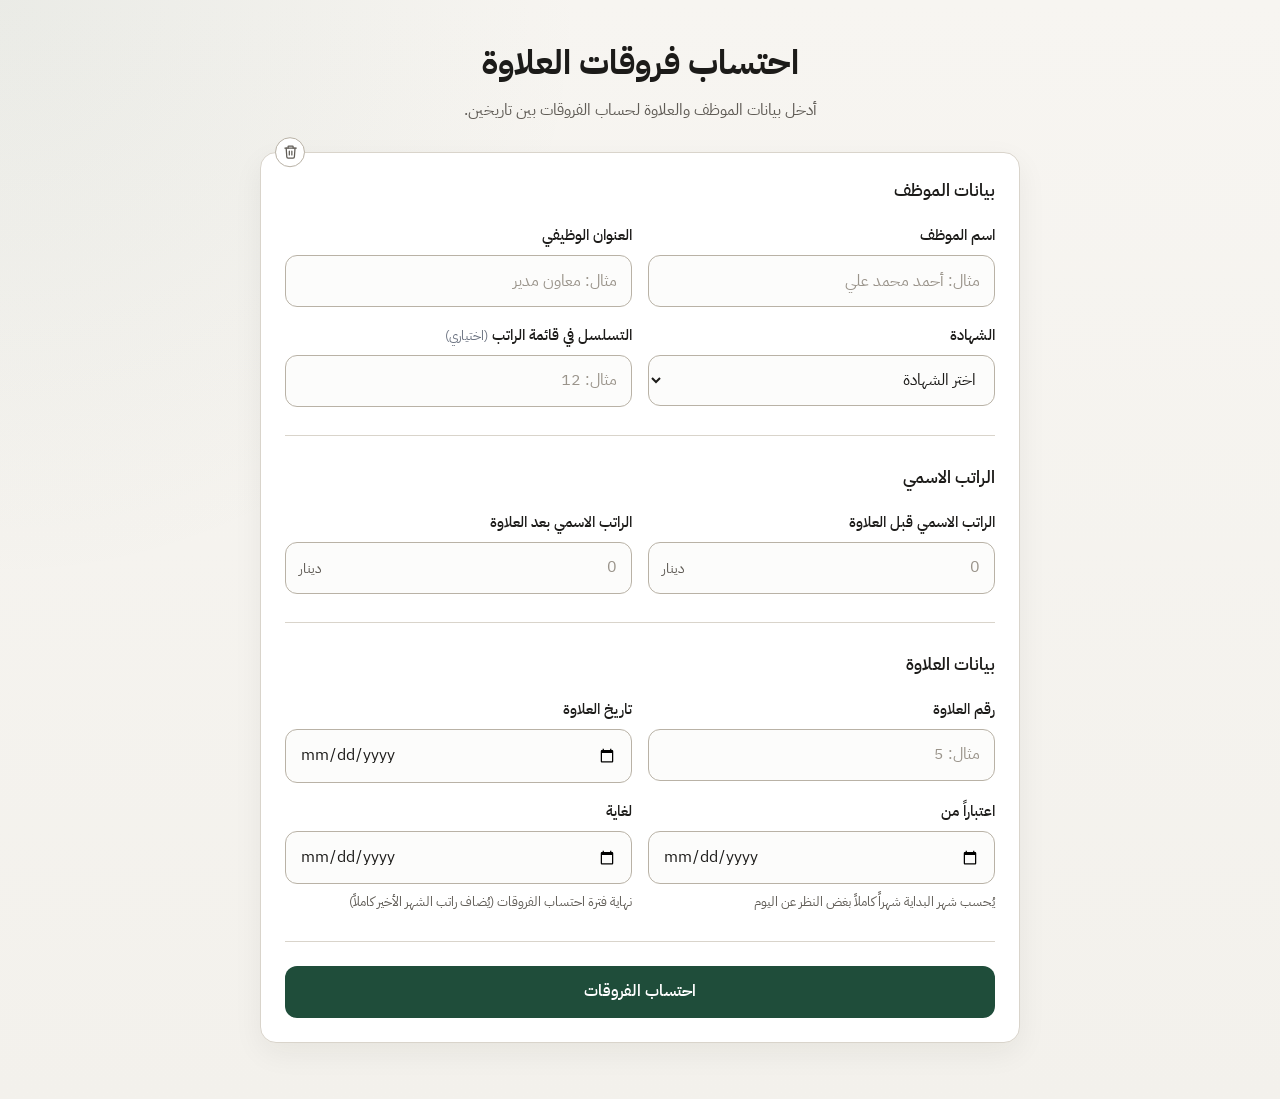
==== index.html @ c0dc9161 "Implement initial project structure with HTML, CSS, and JavaScript for allowance calculation. Added " ====
<!DOCTYPE html>
<html lang="ar" dir="rtl">
  <head>
    <meta charset="UTF-8" />
    <meta name="viewport" content="width=device-width, initial-scale=1.0" />
    <title>احتساب فروقات العلاوات</title>
    <link rel="stylesheet" href="fonts.css" />
    <link rel="stylesheet" href="styles.css" />
  </head>
  <body>
    <div class="page">
      <header class="header">
        <h1>احتساب فروقات العلاوة</h1>
        <p class="subtitle">
          أدخل بيانات الموظف والعلاوة لحساب الفروقات بين تاريخين.
        </p>
      </header>

      <main>
        <form id="allowance-form" class="form" novalidate>
          <div class="clear-fab-wrap">
            <button type="reset" class="clear-fab" aria-label="تفريغ الحقول" aria-describedby="clear-fab-tooltip">
              <svg viewBox="0 0 24 24" aria-hidden="true" focusable="false">
                <path d="M3 6h18" fill="none" stroke="currentColor" stroke-width="2" stroke-linecap="round" />
                <path d="M8 6V4a1 1 0 0 1 1-1h6a1 1 0 0 1 1 1v2" fill="none" stroke="currentColor" stroke-width="2" stroke-linecap="round" stroke-linejoin="round" />
                <path d="M19 6l-1 14a2 2 0 0 1-2 2H8a2 2 0 0 1-2-2L5 6" fill="none" stroke="currentColor" stroke-width="2" stroke-linecap="round" stroke-linejoin="round" />
                <path d="M10 11v6M14 11v6" fill="none" stroke="currentColor" stroke-width="2" stroke-linecap="round" />
              </svg>
            </button>
            <span id="clear-fab-tooltip" class="clear-fab-tooltip" role="tooltip">تفريغ الحقول</span>
          </div>
          <section class="section" aria-labelledby="employee-heading">
            <h2 id="employee-heading">بيانات الموظف</h2>

            <div class="grid">
            <div class="field">
              <label for="employee-name">اسم الموظف</label>
              <input
                type="text"
                id="employee-name"
                name="employeeName"
                autocomplete="name"
                placeholder="مثال: أحمد محمد علي"
                required
              />
              <p class="error" id="employee-name-error" hidden>
                يرجى إدخال اسم الموظف.
              </p>
            </div>

            <div class="field">
              <label for="job-title">العنوان الوظيفي</label>
              <input
                type="text"
                id="job-title"
                name="jobTitle"
                placeholder="مثال: معاون مدير"
                required
              />
              <p class="error" id="job-title-error" hidden>
                يرجى إدخال العنوان الوظيفي.
              </p>
            </div>
            </div>

            <div class="grid">
            <div class="field">
              <label for="education-level">الشهادة</label>
              <select id="education-level" name="educationLevel" required>
                <option value="" disabled selected>اختر الشهادة</option>
                <option value="ابتدائية">ابتدائية</option>
                <option value="متوسطة">متوسطة</option>
                <option value="إعدادية">إعدادية</option>
                <option value="دبلوم">دبلوم</option>
                <option value="بكالوريوس">بكالوريوس</option>
                <option value="ماجستير">ماجستير</option>
                <option value="دكتوراه">دكتوراه</option>
              </select>
              <p class="error" id="education-level-error" hidden>
                يرجى اختيار الشهادة.
              </p>
            </div>

            <div class="field">
              <label for="salary-list-order">التسلسل في قائمة الراتب <span class="optional">(اختياري)</span></label>
              <input
                type="number"
                id="salary-list-order"
                name="salaryListOrder"
                min="1"
                max="5000"
                step="1"
                inputmode="numeric"
                placeholder="مثال: 12"
              />
              <p class="error" id="salary-list-order-error" hidden>
                يرجى إدخال رقم بين ١ و ٥٠٠٠.
              </p>
            </div>
            </div>
          </section>

          <section class="section" aria-labelledby="salary-heading">
            <h2 id="salary-heading">الراتب الاسمي</h2>

            <div class="grid">
              <div class="field">
                <label for="current-salary">الراتب الاسمي قبل العلاوة</label>
                <div class="input-with-suffix">
                  <input
                    type="number"
                    id="current-salary"
                    name="currentSalary"
                    min="0"
                    step="1"
                    inputmode="numeric"
                    placeholder="0"
                    required
                  />
                  <span class="suffix">دينار</span>
                </div>
                <p class="error" id="current-salary-error" hidden>
                  يرجى إدخال الراتب الاسمي قبل العلاوة.
                </p>
              </div>

              <div class="field">
                <label for="new-salary">الراتب الاسمي بعد العلاوة</label>
                <div class="input-with-suffix">
                  <input
                    type="number"
                    id="new-salary"
                    name="newSalary"
                    min="0"
                    step="1"
                    inputmode="numeric"
                    placeholder="0"
                    required
                  />
                  <span class="suffix">دينار</span>
                </div>
                <p class="error" id="new-salary-error" hidden>
                  يرجى إدخال الراتب الاسمي بعد العلاوة.
                </p>
              </div>
            </div>
          </section>

          <section class="section" aria-labelledby="allowance-heading">
            <h2 id="allowance-heading">بيانات العلاوة</h2>

            <div class="grid">
              <div class="field">
                <label for="allowance-number">رقم العلاوة</label>
                <input
                  type="number"
                  id="allowance-number"
                  name="allowanceNumber"
                  min="1"
                  step="1"
                  inputmode="numeric"
                  placeholder="مثال: 5"
                  required
                />
                <p class="error" id="allowance-number-error" hidden>
                  يرجى إدخال رقم العلاوة.
                </p>
              </div>

              <div class="field">
                <label for="allowance-doc-date">تاريخ العلاوة</label>
                <input
                  type="date"
                  id="allowance-doc-date"
                  name="allowanceDocDate"
                  required
                />
                <p class="error" id="allowance-doc-date-error" hidden>
                  يرجى إدخال تاريخ العلاوة.
                </p>
              </div>
            </div>

            <div class="grid">
              <div class="field">
                <label for="from-date">اعتباراً من</label>
                <input
                  type="date"
                  id="from-date"
                  name="fromDate"
                  required
                />
                <p class="hint">يُحسب شهر البداية شهراً كاملاً بغض النظر عن اليوم</p>
                <p class="error" id="from-date-error" hidden>
                  يرجى إدخال تاريخ البداية.
                </p>
              </div>

              <div class="field">
                <label for="to-date">لغاية</label>
                <input type="date" id="to-date" name="toDate" required />
                <p class="hint">نهاية فترة احتساب الفروقات (يُضاف راتب الشهر الأخير كاملاً)</p>
                <p class="error" id="to-date-error" hidden>
                  يرجى إدخال تاريخ النهاية.
                </p>
              </div>
            </div>
          </section>

          <div class="actions">
            <button type="submit" class="btn btn-primary">احتساب الفروقات</button>
          </div>
        </form>

        <section id="result" class="result" aria-live="polite" hidden>
          <h2 class="no-print">نتيجة الاحتساب</h2>
          <div id="print-sheet" class="print-sheet">
            <div id="result-content"></div>
          </div>
          <div class="result-actions no-print">
            <button id="print-btn" type="button" class="btn btn-primary">
              طباعة استمارة المتغيرات
            </button>
          </div>
        </section>
      </main>
    </div>

    <div id="toast" class="toast" hidden role="status" aria-live="polite"></div>

    <script src="app.js"></script>
  </body>
</html>
---- fonts.css ----
/* IBM Plex Sans Arabic */
@font-face {
  font-family: "IBM Plex Sans Arabic";
  font-style: normal;
  font-weight: 400;
  font-display: swap;
  src: url("fonts/ibm-plex-sans-arabic-arabic-400.woff2") format("woff2");
  unicode-range: U+0600-06FF, U+0750-077F, U+0870-088E, U+0890-0891, U+0897-08E1, U+08E3-08FF, U+200C-200E, U+2010-2011, U+204F, U+2E41, U+FB50-FDFF, U+FE70-FE74, U+FE76-FEFC;
}

@font-face {
  font-family: "IBM Plex Sans Arabic";
  font-style: normal;
  font-weight: 400;
  font-display: swap;
  src: url("fonts/ibm-plex-sans-arabic-latin-400.woff2") format("woff2");
  unicode-range: U+0000-00FF, U+0131, U+0152-0153, U+02BB-02BC, U+02C6, U+02DA, U+02DC, U+0304, U+0308, U+0329, U+2000-206F, U+20AC, U+2122, U+2191, U+2193, U+2212, U+2215, U+FEFF, U+FFFD;
}

@font-face {
  font-family: "IBM Plex Sans Arabic";
  font-style: normal;
  font-weight: 500;
  font-display: swap;
  src: url("fonts/ibm-plex-sans-arabic-arabic-500.woff2") format("woff2");
  unicode-range: U+0600-06FF, U+0750-077F, U+0870-088E, U+0890-0891, U+0897-08E1, U+08E3-08FF, U+200C-200E, U+2010-2011, U+204F, U+2E41, U+FB50-FDFF, U+FE70-FE74, U+FE76-FEFC;
}

@font-face {
  font-family: "IBM Plex Sans Arabic";
  font-style: normal;
  font-weight: 500;
  font-display: swap;
  src: url("fonts/ibm-plex-sans-arabic-latin-500.woff2") format("woff2");
  unicode-range: U+0000-00FF, U+0131, U+0152-0153, U+02BB-02BC, U+02C6, U+02DA, U+02DC, U+0304, U+0308, U+0329, U+2000-206F, U+20AC, U+2122, U+2191, U+2193, U+2212, U+2215, U+FEFF, U+FFFD;
}

@font-face {
  font-family: "IBM Plex Sans Arabic";
  font-style: normal;
  font-weight: 600;
  font-display: swap;
  src: url("fonts/ibm-plex-sans-arabic-arabic-600.woff2") format("woff2");
  unicode-range: U+0600-06FF, U+0750-077F, U+0870-088E, U+0890-0891, U+0897-08E1, U+08E3-08FF, U+200C-200E, U+2010-2011, U+204F, U+2E41, U+FB50-FDFF, U+FE70-FE74, U+FE76-FEFC;
}

@font-face {
  font-family: "IBM Plex Sans Arabic";
  font-style: normal;
  font-weight: 600;
  font-display: swap;
  src: url("fonts/ibm-plex-sans-arabic-latin-600.woff2") format("woff2");
  unicode-range: U+0000-00FF, U+0131, U+0152-0153, U+02BB-02BC, U+02C6, U+02DA, U+02DC, U+0304, U+0308, U+0329, U+2000-206F, U+20AC, U+2122, U+2191, U+2193, U+2212, U+2215, U+FEFF, U+FFFD;
}

@font-face {
  font-family: "IBM Plex Sans Arabic";
  font-style: normal;
  font-weight: 700;
  font-display: swap;
  src: url("fonts/ibm-plex-sans-arabic-arabic-700.woff2") format("woff2");
  unicode-range: U+0600-06FF, U+0750-077F, U+0870-088E, U+0890-0891, U+0897-08E1, U+08E3-08FF, U+200C-200E, U+2010-2011, U+204F, U+2E41, U+FB50-FDFF, U+FE70-FE74, U+FE76-FEFC;
}

@font-face {
  font-family: "IBM Plex Sans Arabic";
  font-style: normal;
  font-weight: 700;
  font-display: swap;
  src: url("fonts/ibm-plex-sans-arabic-latin-700.woff2") format("woff2");
  unicode-range: U+0000-00FF, U+0131, U+0152-0153, U+02BB-02BC, U+02C6, U+02DA, U+02DC, U+0304, U+0308, U+0329, U+2000-206F, U+20AC, U+2122, U+2191, U+2193, U+2212, U+2215, U+FEFF, U+FFFD;
}

/* Vazirmatn */
@font-face {
  font-family: "Vazirmatn";
  font-style: normal;
  font-weight: 400;
  font-display: swap;
  src: url("fonts/vazirmatn-arabic-400.woff2") format("woff2");
  unicode-range: U+0600-06FF, U+0750-077F, U+0870-088E, U+0890-0891, U+0897-08E1, U+08E3-08FF, U+200C-200E, U+2010-2011, U+204F, U+2E41, U+FB50-FDFF, U+FE70-FE74, U+FE76-FEFC;
}

@font-face {
  font-family: "Vazirmatn";
  font-style: normal;
  font-weight: 400;
  font-display: swap;
  src: url("fonts/vazirmatn-latin-400.woff2") format("woff2");
  unicode-range: U+0000-00FF, U+0131, U+0152-0153, U+02BB-02BC, U+02C6, U+02DA, U+02DC, U+0304, U+0308, U+0329, U+2000-206F, U+20AC, U+2122, U+2191, U+2193, U+2212, U+2215, U+FEFF, U+FFFD;
}

@font-face {
  font-family: "Vazirmatn";
  font-style: normal;
  font-weight: 600;
  font-display: swap;
  src: url("fonts/vazirmatn-arabic-600.woff2") format("woff2");
  unicode-range: U+0600-06FF, U+0750-077F, U+0870-088E, U+0890-0891, U+0897-08E1, U+08E3-08FF, U+200C-200E, U+2010-2011, U+204F, U+2E41, U+FB50-FDFF, U+FE70-FE74, U+FE76-FEFC;
}

@font-face {
  font-family: "Vazirmatn";
  font-style: normal;
  font-weight: 600;
  font-display: swap;
  src: url("fonts/vazirmatn-latin-600.woff2") format("woff2");
  unicode-range: U+0000-00FF, U+0131, U+0152-0153, U+02BB-02BC, U+02C6, U+02DA, U+02DC, U+0304, U+0308, U+0329, U+2000-206F, U+20AC, U+2122, U+2191, U+2193, U+2212, U+2215, U+FEFF, U+FFFD;
}

@font-face {
  font-family: "Vazirmatn";
  font-style: normal;
  font-weight: 700;
  font-display: swap;
  src: url("fonts/vazirmatn-arabic-700.woff2") format("woff2");
  unicode-range: U+0600-06FF, U+0750-077F, U+0870-088E, U+0890-0891, U+0897-08E1, U+08E3-08FF, U+200C-200E, U+2010-2011, U+204F, U+2E41, U+FB50-FDFF, U+FE70-FE74, U+FE76-FEFC;
}

@font-face {
  font-family: "Vazirmatn";
  font-style: normal;
  font-weight: 700;
  font-display: swap;
  src: url("fonts/vazirmatn-latin-700.woff2") format("woff2");
  unicode-range: U+0000-00FF, U+0131, U+0152-0153, U+02BB-02BC, U+02C6, U+02DA, U+02DC, U+0304, U+0308, U+0329, U+2000-206F, U+20AC, U+2122, U+2191, U+2193, U+2212, U+2215, U+FEFF, U+FFFD;
}
---- styles.css ----
:root {
  --bg: #f3f1ec;
  --surface: #ffffff;
  --ink: #1c1b19;
  --muted: #5f5b55;
  --line: #d9d4cb;
  --line-strong: #b9b2a6;
  --accent: #1f4d3a;
  --accent-hover: #173d2e;
  --focus: #2f6b52;
  --danger: #8a2f2f;
  --danger-bg: #f8ecec;
  --radius: 12px;
  --shadow: 0 10px 30px rgba(28, 27, 25, 0.06);
  --font: "IBM Plex Sans Arabic", "Segoe UI", Tahoma, sans-serif;
}

*,
*::before,
*::after {
  box-sizing: border-box;
}

html {
  scroll-behavior: smooth;
}

body {
  margin: 0;
  min-height: 100vh;
  font-family: var(--font);
  color: var(--ink);
  background:
    radial-gradient(circle at top left, rgba(31, 77, 58, 0.06), transparent 35%),
    linear-gradient(180deg, #f7f5f1 0%, var(--bg) 100%);
  line-height: 1.7;
}

.page {
  width: min(760px, calc(100% - 2rem));
  margin: 0 auto;
  padding: 2.5rem 0 3.5rem;
}

.header {
  margin-bottom: 1.75rem;
  text-align: center;
}

.brand {
  margin: 0 0 0.35rem;
  font-size: 0.95rem;
  font-weight: 600;
  letter-spacing: 0.02em;
  color: var(--accent);
}

.header h1 {
  margin: 0;
  font-size: clamp(1.7rem, 4vw, 2.15rem);
  font-weight: 700;
  line-height: 1.35;
}

.subtitle {
  margin: 0.65rem auto 0;
  color: var(--muted);
  max-width: 38rem;
}

.form,
.result {
  background: var(--surface);
  border: 1px solid var(--line);
  border-radius: calc(var(--radius) + 4px);
  box-shadow: var(--shadow);
}

.form {
  padding: 1.5rem;
  position: relative;
}

.clear-fab-wrap {
  position: absolute;
  top: 0;
  left: 0.9rem;
  z-index: 2;
  transform: translateY(-50%);
}

.clear-fab {
  display: inline-flex;
  align-items: center;
  justify-content: center;
  width: 1.85rem;
  height: 1.85rem;
  min-width: 1.85rem;
  min-height: 1.85rem;
  padding: 0;
  margin: 0;
  border: 1px solid var(--line-strong);
  border-radius: 999px;
  background: var(--surface);
  color: var(--muted);
  cursor: pointer;
  line-height: 0;
  overflow: hidden;
}

.clear-fab svg {
  width: 0.95rem;
  height: 0.95rem;
  display: block;
  flex-shrink: 0;
}

.clear-fab:hover,
.clear-fab:focus-visible {
  color: var(--ink);
  outline: none;
}

.clear-fab-tooltip {
  position: absolute;
  top: calc(100% + 0.45rem);
  left: 50%;
  transform: translateX(-50%);
  padding: 0.3rem 0.55rem;
  border-radius: 0.4rem;
  background: var(--ink);
  color: #fff;
  font-size: 0.78rem;
  font-weight: 500;
  line-height: 1.3;
  white-space: nowrap;
  opacity: 0;
  visibility: hidden;
  pointer-events: none;
  transition: opacity 0.15s ease, visibility 0.15s ease;
}

.clear-fab-wrap:hover .clear-fab-tooltip,
.clear-fab:focus-visible + .clear-fab-tooltip {
  opacity: 1;
  visibility: visible;
}

.section + .section {
  margin-top: 1.75rem;
  padding-top: 1.75rem;
  border-top: 1px solid var(--line);
}

.section h2 {
  margin: 0 0 1.1rem;
  font-size: 1.05rem;
  font-weight: 600;
}

.grid {
  display: grid;
  grid-template-columns: repeat(2, minmax(0, 1fr));
  gap: 1rem;
}

.field {
  display: flex;
  flex-direction: column;
  gap: 0.4rem;
  margin-bottom: 1rem;
}

.grid .field {
  margin-bottom: 0;
}

.grid + .grid {
  margin-top: 1rem;
}

label {
  font-size: 0.95rem;
  font-weight: 500;
}

.optional {
  font-weight: 400;
  color: #6b7280;
  font-size: 0.85em;
}

input,
select,
button {
  font: inherit;
}

input,
select {
  width: 100%;
  min-height: 48px;
  padding: 0.7rem 0.9rem;
  color: var(--ink);
  background: #fcfcfb;
  border: 1px solid var(--line-strong);
  border-radius: var(--radius);
  outline: none;
  transition: border-color 0.15s ease, box-shadow 0.15s ease, background 0.15s ease;
}

input::placeholder {
  color: #9a948b;
}

input:hover,
select:hover {
  border-color: #9f9789;
}

input:focus,
select:focus {
  border-color: var(--focus);
  background: #fff;
  box-shadow: 0 0 0 3px rgba(47, 107, 82, 0.15);
}

input:invalid:not(:placeholder-shown):not(:focus),
select:invalid:not(:focus) {
  /* avoid aggressive red while typing */
}

.field.has-error input,
.field.has-error select {
  border-color: var(--danger);
  background: var(--danger-bg);
}

.field.has-error input:focus,
.field.has-error select:focus {
  box-shadow: 0 0 0 3px rgba(138, 47, 47, 0.12);
}

.input-with-suffix {
  position: relative;
}

.input-with-suffix input {
  padding-left: 4.2rem;
}

.suffix {
  position: absolute;
  top: 50%;
  left: 0.9rem;
  transform: translateY(-50%);
  color: var(--muted);
  font-size: 0.9rem;
  pointer-events: none;
}

.hint {
  margin: 0;
  font-size: 0.82rem;
  color: var(--muted);
}

.error {
  margin: 0;
  font-size: 0.85rem;
  color: var(--danger);
}

.actions {
  display: flex;
  flex-wrap: wrap;
  gap: 0.75rem;
  margin-top: 1.75rem;
  padding-top: 1.5rem;
  border-top: 1px solid var(--line);
}

.actions .btn-primary {
  width: 100%;
  flex: 1 1 auto;
}

.toast {
  position: fixed;
  bottom: 1.5rem;
  left: 50%;
  z-index: 100;
  max-width: min(28rem, calc(100% - 2rem));
  padding: 0.75rem 1.1rem;
  border-radius: 999px;
  background: rgba(28, 27, 25, 0.88);
  color: #fff;
  font-size: 0.9rem;
  font-weight: 500;
  line-height: 1.45;
  text-align: center;
  box-shadow: 0 10px 30px rgba(28, 27, 25, 0.18);
  transform: translate(-50%, 0.75rem);
  opacity: 0;
  pointer-events: none;
}

.toast-in {
  animation: toast-in 0.28s ease forwards;
}

.toast-out {
  animation: toast-out 0.28s ease forwards;
}

@keyframes toast-in {
  from {
    opacity: 0;
    transform: translate(-50%, 0.85rem);
  }
  to {
    opacity: 1;
    transform: translate(-50%, 0);
  }
}

@keyframes toast-out {
  from {
    opacity: 1;
    transform: translate(-50%, 0);
  }
  to {
    opacity: 0;
    transform: translate(-50%, 0.55rem);
  }
}

.btn {
  min-height: 48px;
  padding: 0.7rem 1.25rem;
  border-radius: var(--radius);
  border: 1px solid transparent;
  cursor: pointer;
  font-weight: 600;
  transition: background 0.15s ease, border-color 0.15s ease, transform 0.1s ease;
}

.btn:active {
  transform: translateY(1px);
}

.btn-primary {
  background: var(--accent);
  color: #fff;
  flex: 1 1 180px;
}

.btn-primary:hover {
  background: var(--accent-hover);
}

.btn-primary:focus-visible {
  outline: 3px solid rgba(47, 107, 82, 0.25);
  outline-offset: 2px;
}

.btn-secondary {
  background: transparent;
  color: var(--ink);
  border-color: var(--line-strong);
  flex: 0 1 auto;
}

.btn-secondary:hover {
  background: #f7f5f1;
}

.btn-secondary:focus-visible {
  outline: 3px solid rgba(28, 27, 25, 0.12);
  outline-offset: 2px;
}

.result {
  margin-top: 1.25rem;
  padding: 1.35rem 1.5rem;
}

.result h2 {
  margin: 0 0 0.85rem;
  font-size: 1.05rem;
}

.result-employee {
  margin: 0 0 1rem;
  color: var(--muted);
}

.result-employee strong {
  color: var(--ink);
  font-weight: 600;
}

.steps {
  margin: 0;
  padding: 0;
  list-style: none;
  display: grid;
  gap: 1rem;
}

.steps li {
  position: relative;
  display: block;
  padding: 1rem 1.05rem 0.9rem;
  border: 1px solid var(--line);
  border-radius: var(--radius);
  background: #fcfcfb;
}

.step-badge {
  position: absolute;
  top: 0;
  inset-inline-start: 0.9rem;
  transform: translateY(-50%);
  display: inline-flex;
  align-items: center;
  gap: 0.4rem;
  height: 1.5rem;
  padding: 0 0.7rem 0 0.85rem;
  border-radius: 999px;
  border: 1px solid var(--line-strong);
  background: #fcfcfb;
  color: var(--muted);
  font-family: "Vazirmatn", "IBM Plex Sans Arabic", sans-serif;
  font-size: 0.78rem;
  font-weight: 600;
  line-height: 1;
  font-variant-numeric: tabular-nums;
}

.step-num {
  display: inline-flex;
  align-items: center;
  justify-content: center;
  width: 1.1rem;
  height: 1.1rem;
  border-radius: 999px;
  background: var(--accent);
  color: #fff;
  font-size: 0.68rem;
  font-weight: 700;
}

.step-body {
  min-width: 0;
  padding-top: 0.35rem;
}

.steps p {
  margin: 0;
}

.steps p + p {
  margin-top: 0.35rem;
}

.equation {
  display: flex;
  flex-wrap: wrap;
  align-items: flex-start;
  justify-content: flex-start;
  gap: 0.55rem 0.65rem;
  direction: rtl;
  unicode-bidi: isolate;
  text-align: right;
  font-family: "Vazirmatn", "IBM Plex Sans Arabic", sans-serif;
  font-size: 1.25rem;
  font-weight: 600;
  font-variant-numeric: tabular-nums;
  letter-spacing: 0.06em;
}

.eq-term {
  display: inline-flex;
  flex-direction: column;
  align-items: center;
  gap: 0.25rem;
  min-width: 4.5rem;
}

.eq-term strong {
  font-size: 1.35rem;
  font-weight: 700;
}

.eq-label {
  max-width: 7.5rem;
  color: var(--muted);
  font-family: var(--font);
  font-size: 0.72rem;
  font-weight: 500;
  line-height: 1.35;
  letter-spacing: 0;
  text-align: center;
}

.eq-meta {
  color: var(--muted);
  font-family: var(--font);
  font-size: 0.64rem;
  font-weight: 400;
  line-height: 1.3;
  letter-spacing: 0;
  white-space: nowrap;
}

.eq-op {
  padding-top: 0.15rem;
  color: var(--ink);
  font-weight: 700;
}

.inline-note {
  color: var(--muted);
  font-size: 0.85rem;
  font-weight: 500;
}

.numeral {
  font-family: "Vazirmatn", "IBM Plex Sans Arabic", sans-serif;
  font-variant-numeric: tabular-nums;
  letter-spacing: 0.06em;
  font-weight: 600;
}

.step-body p {
  text-align: right;
}

.months-list {
  color: var(--muted);
  font-size: 0.9rem;
}

.total {
  display: flex;
  flex-wrap: nowrap;
  align-items: baseline;
  justify-content: space-between;
  gap: 0.5rem 1rem;
  margin-top: 1.15rem;
  padding: 1rem 1.05rem;
  border-radius: var(--radius);
  background: rgba(31, 77, 58, 0.08);
  border: 1px solid rgba(31, 77, 58, 0.18);
}

.total span {
  flex: 1 1 auto;
  color: var(--muted);
  line-height: 1.45;
}

.total strong {
  flex: 0 0 auto;
  font-size: 1.35rem;
  color: var(--accent);
  font-family: "Vazirmatn", "IBM Plex Sans Arabic", sans-serif;
  font-variant-numeric: tabular-nums;
  letter-spacing: 0.04em;
  font-weight: 700;
}

.result-actions {
  margin-top: 1.25rem;
  padding-top: 1.25rem;
  border-top: 1px solid var(--line);
}

.result-actions .btn {
  width: 100%;
}

.sheet-header {
  display: none;
  margin-bottom: 1rem;
}

.sheet-header-main,
.sheet-header-meta {
  min-width: 0;
}

.sheet-header-meta {
  text-align: start;
}

.sheet-title {
  margin: 0;
  font-size: 1.35rem;
  font-weight: 700;
}

.sheet-org {
  margin: 0;
  font-size: 0.9rem;
  font-weight: 600;
}

.sheet-date {
  margin: 0.2rem 0 0;
  color: var(--muted);
  font-size: 0.85rem;
}

.sheet-meta {
  display: grid;
  grid-template-columns: repeat(2, minmax(0, 1fr));
  gap: 1rem 1.5rem;
  margin: 0 0 1.25rem;
  padding: 1rem 1.1rem;
  border: 1px solid var(--line);
  border-radius: var(--radius);
  background: #fcfcfb;
}

.meta-column {
  margin: 0;
  display: grid;
  gap: 0.55rem;
  min-width: 0;
}

.meta-column div {
  display: flex;
  flex-direction: column;
  align-items: flex-start;
  gap: 0.15rem;
}

.meta-column dt {
  color: var(--muted);
  font-size: 0.85rem;
}

.meta-column dd {
  margin: 0;
  font-weight: 600;
}

.meta-secondary {
  font-weight: 400;
  color: var(--muted);
  font-size: 0.9em;
}

@media print {
  @page {
    size: A4;
    margin: 9mm 10mm;
  }

  html,
  body {
    background: #fff;
    color: #000;
    line-height: 1.45;
  }

  .header,
  .subtitle,
  .form,
  .result > h2,
  .result-actions,
  .toast,
  .no-print {
    display: none !important;
  }

  .page {
    width: 100%;
    max-width: 186mm;
    padding: 0;
    margin: 0 auto;
  }

  .result {
    margin: 0 auto;
    padding: 0;
    border: none;
    box-shadow: none;
    background: #fff;
  }

  .print-sheet {
    display: block;
    width: 100%;
    margin: 0 auto;
    box-sizing: border-box;
    padding-inline: 1.5mm;
  }

  .sheet-header {
    display: flex;
    flex-direction: row;
    justify-content: space-between;
    align-items: center;
    gap: 1rem;
    border-bottom: 1.5px solid #000;
    margin-bottom: 1.15rem;
    padding-bottom: 0.7rem;
  }

  .sheet-title {
    font-size: 1.3rem;
  }

  .sheet-header-meta {
    text-align: end;
  }

  .sheet-org {
    font-size: 0.88rem;
    font-weight: 600;
  }

  .sheet-date {
    margin-top: 0.25rem;
    font-size: 0.8rem;
    color: #333;
  }

  .sheet-meta {
    gap: 1rem 1.25rem;
    margin: 0 0 1.35rem;
    padding: 0.95rem 1rem;
    background: #fff;
    border: 1px solid #000;
  }

  .meta-column {
    gap: 0.6rem;
  }


  .steps {
    gap: 1.25rem;
  }

  .steps li {
    padding: 1.15rem 1rem 1rem;
    background: #fff;
    border: 1px solid #999;
    break-inside: avoid;
  }

  .step-body {
    padding-top: 0.5rem;
  }

  .step-badge {
    height: 1.45rem;
    padding: 0 0.65rem 0 0.8rem;
    font-size: 0.78rem;
    background: #fff;
    border-color: #999;
    color: #333;
    -webkit-print-color-adjust: exact;
    print-color-adjust: exact;
  }

  .step-num {
    width: 1.05rem;
    height: 1.05rem;
    font-size: 0.66rem;
    background: #000;
    color: #fff;
    -webkit-print-color-adjust: exact;
    print-color-adjust: exact;
  }

  .equation {
    gap: 0.45rem 0.55rem;
    font-size: 1.15rem;
  }

  .eq-term {
    min-width: 4.2rem;
    gap: 0.2rem;
  }

  .eq-term strong {
    font-size: 1.22rem;
  }

  .eq-label {
    max-width: 7rem;
    font-size: 0.72rem;
  }

  .months-list,
  .inline-note {
    font-size: 0.88rem;
  }

  .steps p + p {
    margin-top: 0.45rem;
  }

  .total {
    margin-top: 1.35rem;
    padding: 1rem 1.1rem;
    background: #fff;
    border: 1.5px solid #000;
  }

  .total span {
    font-size: 0.9rem;
  }

  .total strong {
    font-size: 1.25rem;
    color: #000;
  }

  .months-list,
  .sheet-meta dt,
  .meta-column dt,
  .meta-secondary,
  .eq-label,
  .inline-note {
    color: #333;
  }
}

@media (max-width: 640px) {
  .page {
    width: min(100% - 1.25rem, 760px);
    padding-top: 1.5rem;
  }

  .form,
  .result {
    padding: 1.15rem;
  }

  .grid,
  .sheet-meta {
    grid-template-columns: 1fr;
  }

  .actions {
    flex-direction: column;
  }

  .btn,
  .btn-secondary {
    width: 100%;
  }
}
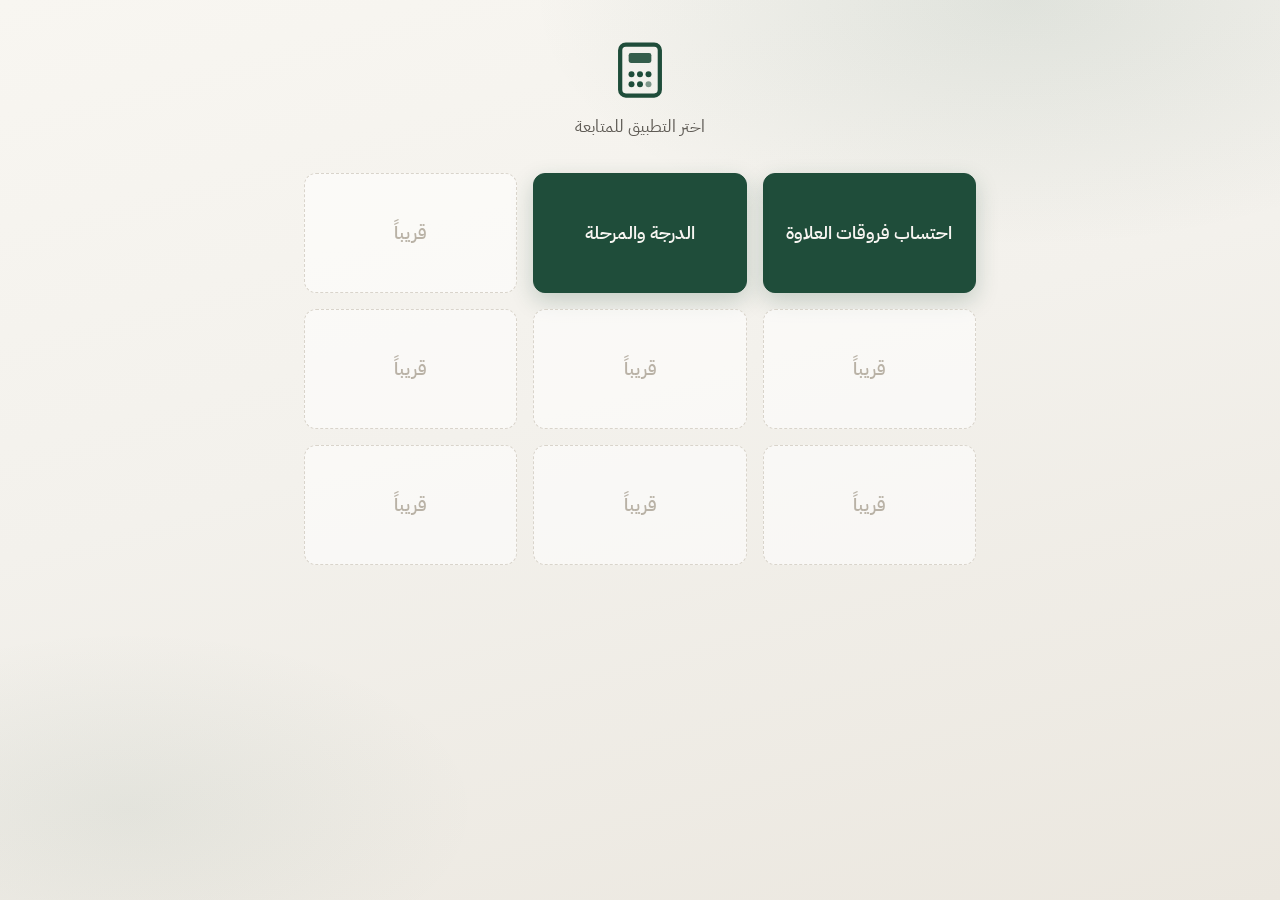
==== commit 528db980: "Refactor allowance calculation application by restructuring files and enhancing user interface. Move" ====
--- a/index.html
+++ b/index.html
@@ -3,231 +3,74 @@
   <head>
     <meta charset="UTF-8" />
     <meta name="viewport" content="width=device-width, initial-scale=1.0" />
-    <title>احتساب فروقات العلاوات</title>
+    <title>أدوات مفيدة</title>
     <link rel="stylesheet" href="fonts.css" />
     <link rel="stylesheet" href="styles.css" />
   </head>
-  <body>
-    <div class="page">
-      <header class="header">
-        <h1>احتساب فروقات العلاوة</h1>
-        <p class="subtitle">
-          أدخل بيانات الموظف والعلاوة لحساب الفروقات بين تاريخين.
-        </p>
+  <body class="home-body">
+    <div class="home">
+      <header class="home-header">
+        <div class="home-brand" aria-hidden="true">
+          <svg class="home-brand-icon" viewBox="0 0 48 48" focusable="false">
+            <rect
+              x="10"
+              y="6"
+              width="28"
+              height="36"
+              rx="4"
+              fill="none"
+              stroke="currentColor"
+              stroke-width="3"
+            />
+            <rect x="16" y="12" width="16" height="7" rx="1.5" fill="currentColor" opacity="0.9" />
+            <circle cx="18" cy="27" r="2.1" fill="currentColor" />
+            <circle cx="24" cy="27" r="2.1" fill="currentColor" />
+            <circle cx="30" cy="27" r="2.1" fill="currentColor" />
+            <circle cx="18" cy="34" r="2.1" fill="currentColor" />
+            <circle cx="24" cy="34" r="2.1" fill="currentColor" />
+            <circle cx="30" cy="34" r="2.1" fill="currentColor" opacity="0.55" />
+          </svg>
+        </div>
+        <p class="home-subtitle">اختر التطبيق للمتابعة</p>
       </header>
 
-      <main>
-        <form id="allowance-form" class="form" novalidate>
-          <div class="clear-fab-wrap">
-            <button type="reset" class="clear-fab" aria-label="تفريغ الحقول" aria-describedby="clear-fab-tooltip">
-              <svg viewBox="0 0 24 24" aria-hidden="true" focusable="false">
-                <path d="M3 6h18" fill="none" stroke="currentColor" stroke-width="2" stroke-linecap="round" />
-                <path d="M8 6V4a1 1 0 0 1 1-1h6a1 1 0 0 1 1 1v2" fill="none" stroke="currentColor" stroke-width="2" stroke-linecap="round" stroke-linejoin="round" />
-                <path d="M19 6l-1 14a2 2 0 0 1-2 2H8a2 2 0 0 1-2-2L5 6" fill="none" stroke="currentColor" stroke-width="2" stroke-linecap="round" stroke-linejoin="round" />
-                <path d="M10 11v6M14 11v6" fill="none" stroke="currentColor" stroke-width="2" stroke-linecap="round" />
-              </svg>
-            </button>
-            <span id="clear-fab-tooltip" class="clear-fab-tooltip" role="tooltip">تفريغ الحقول</span>
-          </div>
-          <section class="section" aria-labelledby="employee-heading">
-            <h2 id="employee-heading">بيانات الموظف</h2>
-
-            <div class="grid">
-            <div class="field">
-              <label for="employee-name">اسم الموظف</label>
-              <input
-                type="text"
-                id="employee-name"
-                name="employeeName"
-                autocomplete="name"
-                placeholder="مثال: أحمد محمد علي"
-                required
-              />
-              <p class="error" id="employee-name-error" hidden>
-                يرجى إدخال اسم الموظف.
-              </p>
-            </div>
-
-            <div class="field">
-              <label for="job-title">العنوان الوظيفي</label>
-              <input
-                type="text"
-                id="job-title"
-                name="jobTitle"
-                placeholder="مثال: معاون مدير"
-                required
-              />
-              <p class="error" id="job-title-error" hidden>
-                يرجى إدخال العنوان الوظيفي.
-              </p>
-            </div>
-            </div>
-
-            <div class="grid">
-            <div class="field">
-              <label for="education-level">الشهادة</label>
-              <select id="education-level" name="educationLevel" required>
-                <option value="" disabled selected>اختر الشهادة</option>
-                <option value="ابتدائية">ابتدائية</option>
-                <option value="متوسطة">متوسطة</option>
-                <option value="إعدادية">إعدادية</option>
-                <option value="دبلوم">دبلوم</option>
-                <option value="بكالوريوس">بكالوريوس</option>
-                <option value="ماجستير">ماجستير</option>
-                <option value="دكتوراه">دكتوراه</option>
-              </select>
-              <p class="error" id="education-level-error" hidden>
-                يرجى اختيار الشهادة.
-              </p>
-            </div>
-
-            <div class="field">
-              <label for="salary-list-order">التسلسل في قائمة الراتب <span class="optional">(اختياري)</span></label>
-              <input
-                type="number"
-                id="salary-list-order"
-                name="salaryListOrder"
-                min="1"
-                max="5000"
-                step="1"
-                inputmode="numeric"
-                placeholder="مثال: 12"
-              />
-              <p class="error" id="salary-list-order-error" hidden>
-                يرجى إدخال رقم بين ١ و ٥٠٠٠.
-              </p>
-            </div>
-            </div>
-          </section>
-
-          <section class="section" aria-labelledby="salary-heading">
-            <h2 id="salary-heading">الراتب الاسمي</h2>
-
-            <div class="grid">
-              <div class="field">
-                <label for="current-salary">الراتب الاسمي قبل العلاوة</label>
-                <div class="input-with-suffix">
-                  <input
-                    type="number"
-                    id="current-salary"
-                    name="currentSalary"
-                    min="0"
-                    step="1"
-                    inputmode="numeric"
-                    placeholder="0"
-                    required
-                  />
-                  <span class="suffix">دينار</span>
-                </div>
-                <p class="error" id="current-salary-error" hidden>
-                  يرجى إدخال الراتب الاسمي قبل العلاوة.
-                </p>
-              </div>
-
-              <div class="field">
-                <label for="new-salary">الراتب الاسمي بعد العلاوة</label>
-                <div class="input-with-suffix">
-                  <input
-                    type="number"
-                    id="new-salary"
-                    name="newSalary"
-                    min="0"
-                    step="1"
-                    inputmode="numeric"
-                    placeholder="0"
-                    required
-                  />
-                  <span class="suffix">دينار</span>
-                </div>
-                <p class="error" id="new-salary-error" hidden>
-                  يرجى إدخال الراتب الاسمي بعد العلاوة.
-                </p>
-              </div>
-            </div>
-          </section>
-
-          <section class="section" aria-labelledby="allowance-heading">
-            <h2 id="allowance-heading">بيانات العلاوة</h2>
-
-            <div class="grid">
-              <div class="field">
-                <label for="allowance-number">رقم العلاوة</label>
-                <input
-                  type="number"
-                  id="allowance-number"
-                  name="allowanceNumber"
-                  min="1"
-                  step="1"
-                  inputmode="numeric"
-                  placeholder="مثال: 5"
-                  required
-                />
-                <p class="error" id="allowance-number-error" hidden>
-                  يرجى إدخال رقم العلاوة.
-                </p>
-              </div>
-
-              <div class="field">
-                <label for="allowance-doc-date">تاريخ العلاوة</label>
-                <input
-                  type="date"
-                  id="allowance-doc-date"
-                  name="allowanceDocDate"
-                  required
-                />
-                <p class="error" id="allowance-doc-date-error" hidden>
-                  يرجى إدخال تاريخ العلاوة.
-                </p>
-              </div>
-            </div>
-
-            <div class="grid">
-              <div class="field">
-                <label for="from-date">اعتباراً من</label>
-                <input
-                  type="date"
-                  id="from-date"
-                  name="fromDate"
-                  required
-                />
-                <p class="hint">يُحسب شهر البداية شهراً كاملاً بغض النظر عن اليوم</p>
-                <p class="error" id="from-date-error" hidden>
-                  يرجى إدخال تاريخ البداية.
-                </p>
-              </div>
-
-              <div class="field">
-                <label for="to-date">لغاية</label>
-                <input type="date" id="to-date" name="toDate" required />
-                <p class="hint">نهاية فترة احتساب الفروقات (يُضاف راتب الشهر الأخير كاملاً)</p>
-                <p class="error" id="to-date-error" hidden>
-                  يرجى إدخال تاريخ النهاية.
-                </p>
-              </div>
-            </div>
-          </section>
-
-          <div class="actions">
-            <button type="submit" class="btn btn-primary">احتساب الفروقات</button>
-          </div>
-        </form>
-
-        <section id="result" class="result" aria-live="polite" hidden>
-          <h2 class="no-print">نتيجة الاحتساب</h2>
-          <div id="print-sheet" class="print-sheet">
-            <div id="result-content"></div>
-          </div>
-          <div class="result-actions no-print">
-            <button id="print-btn" type="button" class="btn btn-primary">
-              طباعة استمارة المتغيرات
-            </button>
-          </div>
-        </section>
-      </main>
+      <nav class="app-grid" aria-label="قائمة التطبيقات" id="app-grid">
+        <a
+          class="app-tile app-tile--live"
+          href="apps/alawat/"
+          style="--i: 0"
+        >
+          احتساب فروقات العلاوة
+        </a>
+        <a
+          class="app-tile app-tile--live"
+          href="apps/daraja/"
+          style="--i: 1"
+        >
+          الدرجة والمرحلة
+        </a>
+      </nav>
     </div>
 
-    <div id="toast" class="toast" hidden role="status" aria-live="polite"></div>
+    <script>
+      (function () {
+        var grid = document.getElementById("app-grid");
+        var total = 9;
+        var start = 2;
+        var frag = document.createDocumentFragment();
 
-    <script src="app.js"></script>
+        for (var i = start; i < total; i++) {
+          var btn = document.createElement("button");
+          btn.type = "button";
+          btn.className = "app-tile app-tile--soon";
+          btn.disabled = true;
+          btn.textContent = "قريباً";
+          btn.style.setProperty("--i", String(i));
+          frag.appendChild(btn);
+        }
+
+        grid.appendChild(frag);
+      })();
+    </script>
   </body>
 </html>
--- a/styles.css
+++ b/styles.css
@@ -42,9 +42,34 @@
   padding: 2.5rem 0 3.5rem;
 }
 
+.page--narrow {
+  width: min(520px, calc(100% - 2rem));
+}
+
 .header {
   margin-bottom: 1.75rem;
   text-align: center;
+}
+
+.back-link {
+  display: inline-block;
+  margin-bottom: 0.85rem;
+  font-size: 0.92rem;
+  font-weight: 600;
+  color: var(--accent);
+  text-decoration: none;
+  transition: color 0.2s ease, transform 0.2s ease;
+}
+
+.back-link:hover {
+  color: var(--accent-hover);
+  transform: translateX(2px);
+}
+
+.back-link:focus-visible {
+  outline: 2px solid var(--focus);
+  outline-offset: 3px;
+  border-radius: 4px;
 }
 
 .brand {
@@ -53,6 +78,162 @@
   font-weight: 600;
   letter-spacing: 0.02em;
   color: var(--accent);
+}
+
+/* —— Homepage launcher —— */
+.home-body {
+  background:
+    radial-gradient(ellipse 70% 50% at 80% 0%, rgba(31, 77, 58, 0.1), transparent 55%),
+    radial-gradient(ellipse 55% 40% at 10% 90%, rgba(31, 77, 58, 0.06), transparent 50%),
+    linear-gradient(165deg, #f8f6f1 0%, var(--bg) 45%, #ebe7df 100%);
+}
+
+.home {
+  width: min(1100px, calc(100% - 2rem));
+  margin: 0 auto;
+  padding: 2.25rem 0 3rem;
+  min-height: 100vh;
+  display: flex;
+  flex-direction: column;
+}
+
+.home-header {
+  text-align: center;
+  margin-bottom: 2rem;
+  animation: home-fade-up 0.55s ease both;
+}
+
+.home-brand {
+  margin: 0 auto;
+  display: flex;
+  align-items: center;
+  justify-content: center;
+  width: 4.25rem;
+  height: 4.25rem;
+  color: var(--accent);
+}
+
+.home-brand-icon {
+  width: 100%;
+  height: 100%;
+  display: block;
+}
+
+.home-subtitle {
+  margin: 0.55rem 0 0;
+  color: var(--muted);
+  font-size: 1.05rem;
+}
+
+.app-grid {
+  display: grid;
+  grid-template-columns: repeat(3, minmax(0, 1fr));
+  gap: 1rem;
+  flex: 1;
+  align-content: start;
+  max-width: 42rem;
+  width: 100%;
+  margin-inline: auto;
+}
+
+.app-tile {
+  --i: 0;
+  appearance: none;
+  display: flex;
+  align-items: center;
+  justify-content: center;
+  text-align: center;
+  min-height: 7.5rem;
+  padding: 1rem 0.85rem;
+  border-radius: var(--radius);
+  font-family: inherit;
+  font-size: clamp(0.95rem, 2.2vw, 1.1rem);
+  font-weight: 600;
+  line-height: 1.4;
+  text-decoration: none;
+  cursor: pointer;
+  transition:
+    transform 0.22s ease,
+    box-shadow 0.22s ease,
+    background 0.22s ease,
+    border-color 0.22s ease,
+    color 0.22s ease;
+  animation: home-tile-in 0.45s ease both;
+  animation-delay: calc(var(--i) * 40ms);
+}
+
+.app-tile--live {
+  background: var(--accent);
+  color: #f7f5f1;
+  border: 1px solid var(--accent);
+  box-shadow: 0 8px 22px rgba(31, 77, 58, 0.22);
+}
+
+.app-tile--live:hover {
+  background: var(--accent-hover);
+  border-color: var(--accent-hover);
+  transform: translateY(-3px);
+  box-shadow: 0 14px 28px rgba(31, 77, 58, 0.28);
+}
+
+.app-tile--live:focus-visible {
+  outline: 2px solid var(--focus);
+  outline-offset: 3px;
+}
+
+.app-tile--soon {
+  background: rgba(255, 255, 255, 0.55);
+  color: var(--line-strong);
+  border: 1px dashed var(--line);
+  cursor: not-allowed;
+  box-shadow: none;
+}
+
+.app-tile--soon:disabled {
+  opacity: 1;
+}
+
+@keyframes home-fade-up {
+  from {
+    opacity: 0;
+    transform: translateY(10px);
+  }
+  to {
+    opacity: 1;
+    transform: translateY(0);
+  }
+}
+
+@keyframes home-tile-in {
+  from {
+    opacity: 0;
+    transform: scale(0.94);
+  }
+  to {
+    opacity: 1;
+    transform: scale(1);
+  }
+}
+
+@media (max-width: 640px) {
+  .home {
+    width: min(100% - 1.25rem, 1100px);
+    padding-top: 1.5rem;
+  }
+
+  .home-header {
+    margin-bottom: 1.35rem;
+  }
+
+  .app-grid {
+    gap: 0.65rem;
+  }
+
+  .app-tile {
+    min-height: 5.5rem;
+    font-size: 0.88rem;
+    padding: 0.75rem 0.5rem;
+  }
 }
 
 .header h1 {
@@ -158,6 +339,107 @@
   font-weight: 600;
 }
 
+.second-allowance-toggle-wrap {
+  margin-top: 1.35rem;
+}
+
+.second-allowance-toggle {
+  width: 100%;
+}
+
+.second-allowance {
+  margin-top: 1.25rem;
+  padding: 1.15rem 1rem 0.25rem;
+  border: 1px dashed var(--line-strong);
+  border-radius: var(--radius);
+  background: #faf9f6;
+}
+
+.second-allowance-title {
+  margin: 0 0 0.35rem;
+  font-size: 1rem;
+  font-weight: 600;
+  color: var(--accent);
+}
+
+.second-allowance-base-hint {
+  margin-bottom: 1rem;
+}
+
+.second-allowance .grid {
+  margin-bottom: 1rem;
+}
+
+.allowances-list {
+  display: grid;
+  gap: 1rem;
+  margin-top: 1.25rem;
+}
+
+.allowance-row {
+  padding-top: 0.85rem;
+  border-top: 1px solid var(--line);
+}
+
+.allowance-row:first-child {
+  padding-top: 0;
+  border-top: none;
+}
+
+.allowance-row-head {
+  display: flex;
+  align-items: center;
+  justify-content: space-between;
+  gap: 0.75rem;
+  margin-bottom: 0.75rem;
+}
+
+.allowance-row-title {
+  margin: 0;
+  font-size: 0.98rem;
+  font-weight: 700;
+  color: var(--accent);
+}
+
+.allowance-row-fields {
+  display: grid;
+  grid-template-columns: repeat(2, minmax(0, 1fr));
+  gap: 0.75rem;
+  align-items: start;
+}
+
+.allowance-remove {
+  appearance: none;
+  border: none;
+  background: transparent;
+  color: var(--danger);
+  font: inherit;
+  font-size: 0.88rem;
+  font-weight: 600;
+  cursor: pointer;
+  padding: 0.2rem 0.35rem;
+  border-radius: 4px;
+}
+
+.allowance-remove:hover {
+  background: var(--danger-bg);
+}
+
+.allowance-remove-spacer {
+  display: inline-block;
+  width: 3rem;
+}
+
+.add-allowance-btn {
+  width: 100%;
+  margin-top: 1rem;
+}
+
+.add-allowance-btn:disabled {
+  opacity: 0.55;
+  cursor: not-allowed;
+}
+
 .grid {
   display: grid;
   grid-template-columns: repeat(2, minmax(0, 1fr));
@@ -225,6 +507,11 @@
   box-shadow: 0 0 0 3px rgba(47, 107, 82, 0.15);
 }
 
+.date-input {
+  font-variant-numeric: tabular-nums;
+  letter-spacing: 0.02em;
+}
+
 input:invalid:not(:placeholder-shown):not(:focus),
 select:invalid:not(:focus) {
   /* avoid aggressive red while typing */
@@ -263,6 +550,64 @@
   margin: 0;
   font-size: 0.82rem;
   color: var(--muted);
+}
+
+.lookup-form {
+  padding-bottom: 1.35rem;
+}
+
+.lookup-result {
+  margin-top: 1.35rem;
+  padding-top: 1.25rem;
+  border-top: 1px solid var(--line);
+}
+
+.lookup-cards {
+  display: grid;
+  grid-template-columns: repeat(2, minmax(0, 1fr));
+  gap: 0.85rem;
+}
+
+.lookup-card {
+  display: flex;
+  flex-direction: column;
+  align-items: center;
+  gap: 0.35rem;
+  padding: 1.1rem 0.75rem;
+  text-align: center;
+  background: #f7f5f1;
+  border: 1px solid var(--line);
+  border-radius: var(--radius);
+  transition: border-color 0.2s ease, background 0.2s ease, transform 0.2s ease;
+}
+
+.lookup-result--matched .lookup-card {
+  background: rgba(31, 77, 58, 0.08);
+  border-color: rgba(31, 77, 58, 0.28);
+}
+
+.lookup-label {
+  font-size: 0.88rem;
+  font-weight: 500;
+  color: var(--muted);
+}
+
+.lookup-value {
+  font-size: clamp(1.75rem, 5vw, 2.15rem);
+  font-weight: 700;
+  line-height: 1.2;
+  color: var(--ink);
+}
+
+.lookup-result--matched .lookup-value {
+  color: var(--accent);
+}
+
+.lookup-status {
+  margin: 0.9rem 0 0;
+  text-align: center;
+  font-size: 0.9rem;
+  color: var(--danger);
 }
 
 .error {
@@ -408,28 +753,53 @@
   gap: 1rem;
 }
 
+.allowance-block {
+  margin-top: 1.35rem;
+  padding-top: 1.15rem;
+  border-top: 1px solid var(--line);
+}
+
+.allowance-block:first-child {
+  margin-top: 1rem;
+}
+
+.allowance-block-title {
+  margin: 0 0 1.15rem;
+  font-size: 1.05rem;
+  font-weight: 700;
+  color: var(--accent);
+}
+
+.allowance-block--combined .allowance-block-title {
+  color: var(--ink);
+}
+
+.equation--total {
+  margin-top: 0.25rem;
+}
+
 .steps li {
   position: relative;
   display: block;
-  padding: 1rem 1.05rem 0.9rem;
-  border: 1px solid var(--line);
-  border-radius: var(--radius);
-  background: #fcfcfb;
+  padding: 1rem 0.15rem 0.9rem;
+  border: none;
+  border-radius: 0;
+  background: transparent;
 }
 
 .step-badge {
   position: absolute;
   top: 0;
-  inset-inline-start: 0.9rem;
+  inset-inline-start: 0;
   transform: translateY(-50%);
   display: inline-flex;
   align-items: center;
   gap: 0.4rem;
   height: 1.5rem;
-  padding: 0 0.7rem 0 0.85rem;
+  padding: 0 0.55rem 0 0.7rem;
   border-radius: 999px;
-  border: 1px solid var(--line-strong);
-  background: #fcfcfb;
+  border: none;
+  background: var(--bg);
   color: var(--muted);
   font-family: "Vazirmatn", "IBM Plex Sans Arabic", sans-serif;
   font-size: 0.78rem;
@@ -453,7 +823,7 @@
 
 .step-body {
   min-width: 0;
-  padding-top: 0.35rem;
+  padding-top: 0.7rem;
 }
 
 .steps p {
@@ -542,14 +912,176 @@
   font-size: 0.9rem;
 }
 
+.result-actions {
+  margin-top: 1.25rem;
+  padding-top: 1.25rem;
+  border-top: 1px solid var(--line);
+}
+
+.print-continuation-notice {
+  display: none;
+}
+
+.result-actions .btn {
+  width: 100%;
+}
+
+.sheet-header {
+  display: none;
+  margin-bottom: 1rem;
+}
+
+.sheet-header-main,
+.sheet-header-meta {
+  min-width: 0;
+}
+
+.sheet-header-meta {
+  text-align: start;
+}
+
+.sheet-title {
+  margin: 0;
+  font-size: 1.35rem;
+  font-weight: 700;
+}
+
+.sheet-org {
+  margin: 0;
+  font-size: 0.9rem;
+  font-weight: 600;
+}
+
+.sheet-date {
+  margin: 0.2rem 0 0;
+  color: var(--muted);
+  font-size: 0.85rem;
+}
+
+.sheet-summary {
+  display: grid;
+  gap: 1.15rem;
+  margin: 0 0 1.5rem;
+}
+
+.summary-identity {
+  display: grid;
+  gap: 0.35rem;
+  padding-bottom: 1rem;
+  border-bottom: 1px solid var(--line);
+}
+
+.summary-name-row {
+  display: flex;
+  flex-wrap: wrap;
+  align-items: baseline;
+  gap: 0.45rem 0.75rem;
+}
+
+.summary-name {
+  margin: 0;
+  font-size: 1.2rem;
+  font-weight: 700;
+  line-height: 1.35;
+}
+
+.summary-chip {
+  display: inline-flex;
+  align-items: center;
+  padding: 0.15rem 0.55rem;
+  border-radius: 999px;
+  background: rgba(31, 77, 58, 0.08);
+  color: var(--accent);
+  font-size: 0.82rem;
+  font-weight: 600;
+}
+
+.summary-facts {
+  margin: 0;
+  color: var(--muted);
+  font-size: 0.95rem;
+  line-height: 1.55;
+}
+
+.summary-doc {
+  color: var(--ink);
+  font-weight: 500;
+}
+
+.summary-dot {
+  margin-inline: 0.2rem;
+  color: var(--line-strong);
+}
+
+.summary-periods {
+  display: grid;
+  gap: 0.65rem;
+}
+
+.period-row {
+  display: grid;
+  gap: 0.55rem;
+  padding: 0.35rem 0 0.85rem;
+  border: none;
+  border-bottom: 1px solid var(--line);
+  border-radius: 0;
+  background: transparent;
+}
+
+.period-row:last-child {
+  padding-bottom: 0;
+  border-bottom: none;
+}
+
+.period-label {
+  font-size: 0.86rem;
+  font-weight: 700;
+  color: var(--accent);
+}
+
+.period-range,
+.period-grades {
+  display: grid;
+  grid-template-columns: 7.5rem minmax(0, 1fr);
+  gap: 0.35rem 0.75rem;
+  align-items: baseline;
+  margin: 0;
+  min-width: 0;
+}
+
+.period-k {
+  color: var(--muted);
+  font-size: 0.82rem;
+  font-weight: 500;
+}
+
+.period-v {
+  font-size: 0.95rem;
+  font-weight: 600;
+  line-height: 1.5;
+}
+
+.period-sep {
+  margin-inline: 0.35rem;
+  color: var(--muted);
+  font-weight: 500;
+  font-size: 0.84rem;
+}
+
+.meta-secondary {
+  font-weight: 400;
+  color: var(--muted);
+  font-size: 0.9em;
+}
+
 .total {
   display: flex;
   flex-wrap: nowrap;
   align-items: baseline;
   justify-content: space-between;
   gap: 0.5rem 1rem;
-  margin-top: 1.15rem;
-  padding: 1rem 1.05rem;
+  margin-top: 1.35rem;
+  padding: 1.05rem 1.15rem;
   border-radius: var(--radius);
   background: rgba(31, 77, 58, 0.08);
   border: 1px solid rgba(31, 77, 58, 0.18);
@@ -571,89 +1103,6 @@
   font-weight: 700;
 }
 
-.result-actions {
-  margin-top: 1.25rem;
-  padding-top: 1.25rem;
-  border-top: 1px solid var(--line);
-}
-
-.result-actions .btn {
-  width: 100%;
-}
-
-.sheet-header {
-  display: none;
-  margin-bottom: 1rem;
-}
-
-.sheet-header-main,
-.sheet-header-meta {
-  min-width: 0;
-}
-
-.sheet-header-meta {
-  text-align: start;
-}
-
-.sheet-title {
-  margin: 0;
-  font-size: 1.35rem;
-  font-weight: 700;
-}
-
-.sheet-org {
-  margin: 0;
-  font-size: 0.9rem;
-  font-weight: 600;
-}
-
-.sheet-date {
-  margin: 0.2rem 0 0;
-  color: var(--muted);
-  font-size: 0.85rem;
-}
-
-.sheet-meta {
-  display: grid;
-  grid-template-columns: repeat(2, minmax(0, 1fr));
-  gap: 1rem 1.5rem;
-  margin: 0 0 1.25rem;
-  padding: 1rem 1.1rem;
-  border: 1px solid var(--line);
-  border-radius: var(--radius);
-  background: #fcfcfb;
-}
-
-.meta-column {
-  margin: 0;
-  display: grid;
-  gap: 0.55rem;
-  min-width: 0;
-}
-
-.meta-column div {
-  display: flex;
-  flex-direction: column;
-  align-items: flex-start;
-  gap: 0.15rem;
-}
-
-.meta-column dt {
-  color: var(--muted);
-  font-size: 0.85rem;
-}
-
-.meta-column dd {
-  margin: 0;
-  font-weight: 600;
-}
-
-.meta-secondary {
-  font-weight: 400;
-  color: var(--muted);
-  font-size: 0.9em;
-}
-
 @media print {
   @page {
     size: A4;
@@ -698,21 +1147,46 @@
     margin: 0 auto;
     box-sizing: border-box;
     padding-inline: 1.5mm;
+    position: relative;
+  }
+
+  .print-continuation-notice {
+    display: none;
+  }
+
+  body.has-print-continuation .print-continuation-notice {
+    display: block;
+    position: absolute;
+    top: 268mm;
+    left: 0;
+    right: 0;
+    z-index: 5;
+    margin: 0;
+    padding: 1.5mm 0 0;
+    border-top: 1px dashed #666;
+    background: #fff;
+    color: #333;
+    text-align: center;
+    font-size: 0.78rem;
+    font-weight: 600;
+    letter-spacing: 0.02em;
   }
 
   .sheet-header {
     display: flex;
     flex-direction: row;
     justify-content: space-between;
-    align-items: center;
+    align-items: flex-end;
     gap: 1rem;
-    border-bottom: 1.5px solid #000;
-    margin-bottom: 1.15rem;
-    padding-bottom: 0.7rem;
+    border-bottom: 2px solid #000;
+    margin-bottom: 1.2rem;
+    padding-bottom: 0.75rem;
   }
 
   .sheet-title {
-    font-size: 1.3rem;
+    font-size: 1.35rem;
+    font-weight: 700;
+    letter-spacing: 0.01em;
   }
 
   .sheet-header-meta {
@@ -720,59 +1194,138 @@
   }
 
   .sheet-org {
-    font-size: 0.88rem;
+    font-size: 0.84rem;
     font-weight: 600;
+    color: #111;
   }
 
   .sheet-date {
-    margin-top: 0.25rem;
-    font-size: 0.8rem;
-    color: #333;
-  }
-
-  .sheet-meta {
-    gap: 1rem 1.25rem;
-    margin: 0 0 1.35rem;
-    padding: 0.95rem 1rem;
+    margin-top: 0.2rem;
+    font-size: 0.76rem;
+    font-weight: 500;
+    color: #444;
+  }
+
+  .sheet-summary {
+    gap: 1rem;
+    margin: 0 0 1.45rem;
+  }
+
+  .summary-identity {
+    padding-bottom: 0.9rem;
+    border-bottom: 1.5px solid #000;
+  }
+
+  .summary-name {
+    font-size: 1.18rem;
+    font-weight: 700;
+  }
+
+  .summary-chip {
     background: #fff;
     border: 1px solid #000;
-  }
-
-  .meta-column {
-    gap: 0.6rem;
-  }
-
+    color: #000;
+    border-radius: 3px;
+  }
+
+  .summary-facts {
+    font-size: 0.92rem;
+  }
+
+  .summary-facts,
+  .period-k,
+  .period-sep,
+  .meta-secondary {
+    color: #444;
+  }
+
+  .summary-doc {
+    color: #111;
+  }
+
+  .period-row {
+    background: transparent;
+    border: none;
+    border-bottom: 1px solid #999;
+    padding: 0.3rem 0 0.7rem;
+    break-inside: avoid;
+  }
+
+  .period-row:last-child {
+    border-bottom: none;
+    padding-bottom: 0;
+  }
+
+  .period-label {
+    color: #000;
+    font-size: 0.88rem;
+  }
+
+  .period-v {
+    font-weight: 600;
+  }
 
   .steps {
     gap: 1.25rem;
   }
 
+  .allowance-block {
+    margin-top: 1.25rem;
+    padding-top: 0.35rem;
+    border-top: none;
+    break-inside: avoid;
+  }
+
+  .allowance-block:first-child {
+    margin-top: 0.85rem;
+  }
+
+  .allowance-block-title {
+    display: inline-block;
+    margin: 0 0 0.95rem;
+    padding-bottom: 0.2rem;
+    border-bottom: 1.5px solid #000;
+    font-size: 1.02rem;
+    font-weight: 700;
+    color: #000;
+  }
+
   .steps li {
-    padding: 1.15rem 1rem 1rem;
-    background: #fff;
-    border: 1px solid #999;
+    position: relative;
+    padding: 0;
+    background: transparent;
+    border: none;
     break-inside: avoid;
   }
 
   .step-body {
-    padding-top: 0.5rem;
+    padding-top: 0.4rem;
   }
 
   .step-badge {
-    height: 1.45rem;
-    padding: 0 0.65rem 0 0.8rem;
-    font-size: 0.78rem;
-    background: #fff;
-    border-color: #999;
-    color: #333;
+    position: static;
+    transform: none;
+    display: inline-flex;
+    align-items: center;
+    gap: 0.4rem;
+    height: auto;
+    margin: 0 0 0.15rem;
+    padding: 0;
+    border: none;
+    border-radius: 0;
+    background: transparent;
+    color: #111;
+    font-size: 0.84rem;
+    font-weight: 700;
     -webkit-print-color-adjust: exact;
     print-color-adjust: exact;
   }
 
   .step-num {
-    width: 1.05rem;
-    height: 1.05rem;
-    font-size: 0.66rem;
+    width: 1.15rem;
+    height: 1.15rem;
+    border-radius: 2px;
+    font-size: 0.68rem;
     background: #000;
     color: #fff;
     -webkit-print-color-adjust: exact;
@@ -781,55 +1334,66 @@
 
   .equation {
     gap: 0.45rem 0.55rem;
-    font-size: 1.15rem;
+    font-size: 1.12rem;
+    font-weight: 600;
   }
 
   .eq-term {
     min-width: 4.2rem;
-    gap: 0.2rem;
+    gap: 0.18rem;
   }
 
   .eq-term strong {
-    font-size: 1.22rem;
+    font-size: 1.28rem;
+    font-weight: 700;
   }
 
   .eq-label {
     max-width: 7rem;
-    font-size: 0.72rem;
+    font-size: 0.68rem;
+    font-weight: 500;
+    color: #555;
+  }
+
+  .eq-op {
+    color: #555;
+    font-weight: 600;
   }
 
   .months-list,
   .inline-note {
+    font-size: 0.86rem;
+  }
+
+  .steps p + p {
+    margin-top: 0.4rem;
+  }
+
+  .total {
+    margin-top: 1.5rem;
+    padding: 0.95rem 1.15rem;
+    background: #fff;
+    border: 2px solid #000;
+    border-radius: 0;
+    box-shadow: inset 0 0 0 1px #000;
+  }
+
+  .total span {
     font-size: 0.88rem;
-  }
-
-  .steps p + p {
-    margin-top: 0.45rem;
-  }
-
-  .total {
-    margin-top: 1.35rem;
-    padding: 1rem 1.1rem;
-    background: #fff;
-    border: 1.5px solid #000;
-  }
-
-  .total span {
-    font-size: 0.9rem;
+    color: #333;
   }
 
   .total strong {
-    font-size: 1.25rem;
+    font-size: 1.35rem;
     color: #000;
+    letter-spacing: 0.03em;
   }
 
   .months-list,
-  .sheet-meta dt,
-  .meta-column dt,
   .meta-secondary,
   .eq-label,
   .inline-note {
-    color: #333;
+    color: #555;
   }
 }
 
@@ -845,7 +1409,9 @@
   }
 
   .grid,
-  .sheet-meta {
+  .period-range,
+  .period-grades,
+  .allowance-row-fields {
     grid-template-columns: 1fr;
   }
 
